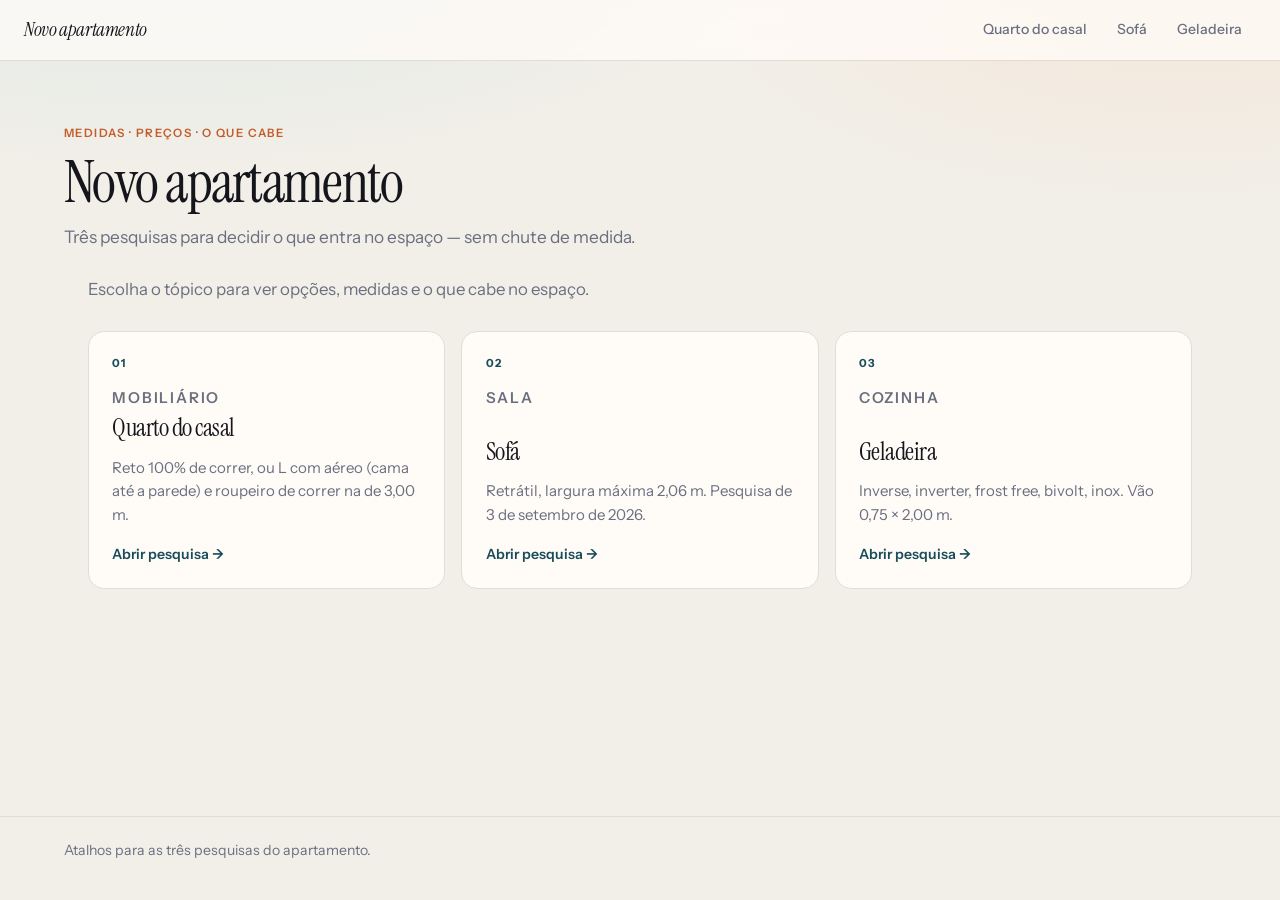
==== index.html @ 063f18cf "Publicar o site estático das pesquisas do apartamento." ====
<!DOCTYPE html>
<html lang="pt-BR">
<head>
  <meta charset="utf-8">
  <meta name="viewport" content="width=device-width, initial-scale=1">
  <title>Novo apartamento — pesquisas</title>
  <link rel="preconnect" href="https://fonts.googleapis.com">
  <link rel="preconnect" href="https://fonts.gstatic.com" crossorigin>
  <link href="https://fonts.googleapis.com/css2?family=Instrument+Sans:ital,wght@0,400;0,500;0,600;0,700;1,400&family=Instrument+Serif:ital,wght@0,400;0,500;1,400&display=swap" rel="stylesheet">
  <link rel="stylesheet" href="estilo.css">
</head>
<body>
  <div class="chrome">
    <nav class="site-bar" aria-label="Páginas">
      <div class="wrap">
        <a class="brand" href="index.html">Novo apartamento</a>
        <ul>
          <li><a href="quarto-casal.html">Quarto do casal</a></li>
          <li><a href="sofa.html">Sofá</a></li>
          <li><a href="geladeira.html">Geladeira</a></li>
        </ul>
      </div>
    </nav>
  </div>
  <header>
    <div class="wrap">
      <p class="kicker">Medidas · preços · o que cabe</p>
      <h1>Novo apartamento</h1>
      <p>Três pesquisas para decidir o que entra no espaço — sem chute de medida.</p>
    </div>
  </header>

  <main>
    <p class="intro">Escolha o tópico para ver opções, medidas e o que cabe no espaço.</p>
    <ul class="cards">
      <li>
        <a href="quarto-casal.html">
          <p class="kicker">Mobiliário</p>
          <h2>Quarto do casal</h2>
          <p>Reto 100% de correr, ou L com aéreo (cama até a parede) e roupeiro de correr na de 3,00 m.</p>
          <span class="go">Abrir pesquisa →</span>
        </a>
      </li>
      <li>
        <a href="sofa.html">
          <p class="kicker">Sala</p>
          <h2>Sofá</h2>
          <p>Retrátil, largura máxima 2,06 m. Pesquisa de 3 de setembro de 2026.</p>
          <span class="go">Abrir pesquisa →</span>
        </a>
      </li>
      <li>
        <a href="geladeira.html">
          <p class="kicker">Cozinha</p>
          <h2>Geladeira</h2>
          <p>Inverse, inverter, frost free, bivolt, inox. Vão 0,75 × 2,00 m.</p>
          <span class="go">Abrir pesquisa →</span>
        </a>
      </li>
    </ul>
  </main>

  <footer>
    <div class="wrap">
      Atalhos para as três pesquisas do apartamento.
    </div>
  </footer>
</body>
</html>
---- estilo.css ----
:root {
  --ink: #14161c;
  --ink-soft: #3a3e48;
  --muted: #6a7080;
  --line: #e2ddd4;
  --line-strong: #cfc8bc;
  --paper: #f2efe8;
  --card: #fffcf8;
  --bar: color-mix(in srgb, var(--card) 78%, transparent);
  --accent: #1a4d5c;
  --accent-hover: #123843;
  --accent-soft: #e2eef1;
  --cedar: #c45c2a;
  --ok: #1f7a54;
  --ok-bg: #e8f4ed;
  --ok-line: #8fcbaa;
  --warn: #b45309;
  --warn-bg: #f7ebd9;
  --zebra: #f7f4ee;
  --row-hover: #efebe3;
  --toc-bg: #ebe7df;
  --toc-w: 17.75rem;
  --chrome-h: 3.6rem;
  --radius: 16px;
  --radius-sm: 10px;
  --shadow: 0 1px 2px rgba(20, 22, 28, 0.04), 0 12px 32px rgba(20, 22, 28, 0.05);
  --font-serif: "Instrument Serif", "Iowan Old Style", Palatino, Georgia, serif;
  --font-sans: "Instrument Sans", "Segoe UI", system-ui, sans-serif;
  --content: 72rem;
}

* { box-sizing: border-box; }

html {
  scroll-behavior: smooth;
  scroll-padding-top: calc(var(--chrome-h) + 0.6rem);
}

body {
  margin: 0;
  font-family: var(--font-sans);
  color: var(--ink);
  background:
    radial-gradient(1100px 420px at 12% -8%, #dde8e6 0%, transparent 58%),
    radial-gradient(900px 380px at 92% 0%, #f3e6da 0%, transparent 52%),
    var(--paper);
  line-height: 1.55;
  min-height: 100vh;
  -webkit-font-smoothing: antialiased;
}

a { color: var(--accent); }
a:hover { color: var(--accent-hover); }
a:focus-visible {
  outline: 2px solid var(--accent);
  outline-offset: 2px;
}

.has-toc { --chrome-h: 6.2rem; }

/* —— chrome / site nav —— */
.chrome {
  position: sticky;
  top: 0;
  z-index: 40;
}

.site-bar {
  background: var(--bar);
  backdrop-filter: blur(16px) saturate(1.2);
  -webkit-backdrop-filter: blur(16px) saturate(1.2);
  border-bottom: 1px solid var(--line);
}

.site-bar .wrap {
  max-width: none;
  margin: 0;
  display: flex;
  align-items: center;
  justify-content: space-between;
  gap: 0.8rem 1.2rem;
  padding: 0.78rem 1.5rem;
  flex-wrap: wrap;
}

.site-bar .brand {
  font-family: var(--font-serif);
  font-size: 1.2rem;
  font-weight: 400;
  font-style: italic;
  color: var(--ink);
  text-decoration: none;
  letter-spacing: -0.02em;
}

.site-bar .brand:hover { color: var(--accent); }

.site-bar ul {
  display: flex;
  flex-wrap: wrap;
  gap: 0.2rem;
  list-style: none;
  margin: 0;
  padding: 0;
  justify-content: flex-end;
}

.site-bar li a {
  display: inline-block;
  color: var(--muted);
  text-decoration: none;
  font-size: 0.88rem;
  font-weight: 500;
  padding: 0.4rem 0.85rem;
  border-radius: 999px;
}

.site-bar li a:hover {
  color: var(--ink);
  background: color-mix(in srgb, var(--paper) 80%, white);
}

.site-bar li a.here {
  color: var(--accent);
  background: var(--accent-soft);
}

.nav-bar {
  background: color-mix(in srgb, var(--card) 88%, transparent);
  border-bottom: 1px solid var(--line);
  font-size: 0.84rem;
}

.nav-bar .wrap {
  max-width: none;
  margin: 0;
  display: flex;
  gap: 0.15rem;
  padding: 0.38rem 1rem 0.42rem;
  overflow-x: auto;
  -webkit-overflow-scrolling: touch;
}

.nav-bar a {
  color: var(--ink-soft);
  text-decoration: none;
  white-space: nowrap;
  padding: 0.35rem 0.7rem;
  border-radius: 999px;
}

.nav-bar a:hover {
  color: var(--accent);
  background: var(--accent-soft);
}

/* —— page header —— */
header {
  padding: 2.6rem 1.5rem 0.35rem;
}

header .wrap,
main,
footer .wrap {
  max-width: var(--content);
  margin: 0 auto;
}

.kicker {
  font-size: 0.72rem;
  font-weight: 600;
  text-transform: uppercase;
  letter-spacing: 0.12em;
  color: var(--cedar);
  margin: 0 0 0.55rem;
}

header h1 {
  margin: 0 0 0.55rem;
  font-family: var(--font-serif);
  font-size: clamp(2rem, 4.4vw, 3.15rem);
  font-weight: 400;
  letter-spacing: -0.03em;
  line-height: 1.12;
}

header p {
  margin: 0;
  max-width: 38rem;
  color: var(--muted);
  font-size: 1.08rem;
  line-height: 1.5;
}

/* —— content —— */
main { padding: 1.15rem 1.5rem 4rem; }

h2, h3 { font-weight: 600; }

h2 {
  font-family: var(--font-serif);
  font-size: clamp(1.45rem, 2.4vw, 1.85rem);
  font-weight: 400;
  letter-spacing: -0.02em;
  margin: 2.4rem 0 0.95rem;
}

h3 {
  font-family: var(--font-sans);
  font-size: 1.08rem;
  margin: 0 0 0.55rem;
  line-height: 1.35;
  letter-spacing: -0.015em;
}

section { scroll-margin-top: calc(var(--chrome-h) + 0.55rem); }
article { scroll-margin-top: calc(var(--chrome-h) + 0.55rem); }

.facts {
  display: grid;
  grid-template-columns: repeat(auto-fill, minmax(168px, 1fr));
  gap: 0.65rem;
  margin: 1.1rem 0 1.6rem;
}

.facts div {
  background: var(--card);
  border: 1px solid var(--line);
  border-radius: var(--radius-sm);
  padding: 0.95rem 1.05rem 1rem;
}

.facts dt {
  font-size: 0.68rem;
  font-weight: 600;
  text-transform: uppercase;
  letter-spacing: 0.08em;
  color: var(--muted);
}

.facts dd {
  margin: 0.35rem 0 0;
  font-size: 1.08rem;
  font-weight: 500;
  letter-spacing: -0.02em;
  color: var(--ink);
}

.facts dd small {
  display: block;
  font-size: 0.78rem;
  font-weight: 400;
  color: var(--muted);
  margin-top: 0.15rem;
}

.note, .rec, .premissas {
  font-size: 0.95rem;
  padding: 1.05rem 1.15rem 1.1rem;
  border-radius: var(--radius);
  margin: 1rem 0;
  background: var(--card);
  border: 1px solid var(--line);
}

.note { border-left: 3px solid var(--cedar); }

.rec {
  border-left: 3px solid var(--ok);
  background: var(--ok-bg);
}

.premissas {
  border-left: 3px solid var(--accent);
}

.premissas ul { margin: 0.45rem 0 0; padding-left: 1.15rem; }

code {
  font-size: 0.88em;
  background: var(--paper);
  padding: 0.08rem 0.32rem;
  border-radius: 4px;
}

/* —— generic tables (resumo etc.) —— */
table {
  width: 100%;
  border-collapse: collapse;
  font-size: 0.9rem;
  background: var(--card);
  margin: 1rem 0 1.5rem;
  border: 1px solid var(--line);
  border-radius: var(--radius);
  overflow: hidden;
}

th, td {
  border-bottom: 1px solid var(--line);
  padding: 0.7rem 0.85rem;
  text-align: left;
  vertical-align: top;
}

th {
  background: var(--accent-soft);
  color: var(--ink-soft);
  font-size: 0.7rem;
  font-weight: 600;
  text-transform: uppercase;
  letter-spacing: 0.06em;
}

tbody tr:nth-child(even) { background: var(--zebra); }
tbody tr:last-child td { border-bottom: none; }
tbody tr:hover { background: var(--row-hover); }

table img.mini {
  width: 52px;
  height: 52px;
  object-fit: contain;
  display: block;
  background: #fff;
  border: 1px solid var(--line);
  border-radius: 8px;
}

.yes { color: var(--ok); font-weight: 600; }
.no { color: var(--warn); font-weight: 600; }

/* —— comparativo dinâmico (CSS :has, sem JS) —— */
.compare {
  margin: 0.4rem 0 1.8rem;
}

.compare-hint {
  margin: 0 0 0.85rem;
  color: var(--muted);
  font-size: 0.92rem;
}

.compare-picks {
  display: flex;
  flex-wrap: wrap;
  gap: 0.4rem;
  margin: 0 0 1rem;
}

.compare-picks input[type="checkbox"] {
  position: absolute;
  width: 1px;
  height: 1px;
  padding: 0;
  margin: -1px;
  overflow: hidden;
  clip: rect(0, 0, 0, 0);
  white-space: nowrap;
  border: 0;
}

.visually-hidden {
  position: absolute;
  width: 1px;
  height: 1px;
  padding: 0;
  margin: -1px;
  overflow: hidden;
  clip: rect(0, 0, 0, 0);
  white-space: nowrap;
  border: 0;
}

.compare-picks label {
  display: inline-flex;
  align-items: center;
  gap: 0.4rem;
  cursor: pointer;
  user-select: none;
  font-size: 0.84rem;
  font-weight: 500;
  color: var(--muted);
  background: var(--card);
  border: 1px solid var(--line);
  border-radius: 999px;
  padding: 0.42rem 0.85rem 0.42rem 0.7rem;
  transition: background 0.15s ease, color 0.15s ease, border-color 0.15s ease;
}

.compare-picks label::before {
  content: "";
  width: 0.55rem;
  height: 0.55rem;
  border-radius: 50%;
  border: 1.5px solid var(--line-strong);
  background: transparent;
  flex-shrink: 0;
}

.compare-picks label:hover {
  border-color: var(--accent);
  color: var(--accent);
}

.compare-picks input:checked + label {
  background: var(--accent-soft);
  border-color: color-mix(in srgb, var(--accent) 45%, var(--line));
  color: var(--accent);
  font-weight: 600;
}

.compare-picks input:checked + label::before {
  border-color: var(--accent);
  background: var(--accent);
  box-shadow: inset 0 0 0 2px var(--accent-soft);
}

.compare-picks input:focus-visible + label {
  outline: 2px solid var(--accent);
  outline-offset: 2px;
}

.compare-empty {
  display: none;
  margin: 0;
  padding: 1.1rem 1.2rem;
  background: var(--card);
  border: 1px dashed var(--line-strong);
  border-radius: var(--radius);
  color: var(--muted);
}

.compare:not(:has(.compare-picks input:checked)) .compare-empty { display: block; }
.compare:not(:has(.compare-picks input:checked)) .compare-scroll { display: none; }

.compare:has(#cmp-1:not(:checked)) .c1,
.compare:has(#cmp-2:not(:checked)) .c2,
.compare:has(#cmp-3:not(:checked)) .c3,
.compare:has(#cmp-4:not(:checked)) .c4,
.compare:has(#cmp-5:not(:checked)) .c5,
.compare:has(#cmp-6:not(:checked)) .c6 {
  display: none;
}

.compare-scroll {
  overflow-x: auto;
  -webkit-overflow-scrolling: touch;
  border: 1px solid var(--line);
  border-radius: var(--radius);
  background: var(--card);
}

.compare-table {
  margin: 0;
  border: 0;
  border-radius: 0;
  overflow: visible;
  min-width: 100%;
  font-size: 0.88rem;
}

.compare-table th,
.compare-table td {
  padding: 0.72rem 0.9rem;
  min-width: 9.75rem;
  background: var(--card);
}

.compare-table th:first-child,
.compare-table td:first-child,
.compare-table tbody th {
  min-width: 8.25rem;
  width: 8.25rem;
  position: sticky;
  left: 0;
  z-index: 2;
  font-size: 0.72rem;
  font-weight: 600;
  letter-spacing: 0.04em;
  text-transform: uppercase;
  color: var(--muted);
  background: var(--card);
  box-shadow: 1px 0 0 var(--line);
}

.compare-table thead th {
  position: sticky;
  top: var(--chrome-h);
  z-index: 3;
  background: var(--card);
  vertical-align: bottom;
  text-transform: none;
  letter-spacing: 0;
  font-size: 0.88rem;
  font-weight: 500;
  color: var(--ink);
  border-bottom: 1px solid var(--line-strong);
}

.compare-table thead th:first-child {
  z-index: 4;
  vertical-align: bottom;
}

.compare-table tbody tr:nth-child(even) th,
.compare-table tbody tr:nth-child(even) td {
  background: var(--zebra);
}

.compare-table tbody tr:hover th,
.compare-table tbody tr:hover td {
  background: var(--row-hover);
}

.compare-table tbody tr:last-child th,
.compare-table tbody tr:last-child td {
  border-bottom: none;
}

.compare-table thead .best-col {
  box-shadow: inset 0 3px 0 var(--ok);
}

.compare-product {
  display: flex;
  flex-direction: column;
  align-items: flex-start;
  gap: 0.35rem;
  text-decoration: none;
  color: inherit;
  min-width: 8.5rem;
}

.compare-product:hover { color: inherit; }

.compare-product img {
  width: 100%;
  max-width: 8.5rem;
  aspect-ratio: 1;
  object-fit: contain;
  background: #fff;
  border: 1px solid var(--line);
  border-radius: 10px;
}

.compare-name {
  font-weight: 600;
  letter-spacing: -0.02em;
  line-height: 1.25;
}

.compare-price {
  font-size: 0.8rem;
  color: var(--cedar);
  font-weight: 600;
}

.compare-product .badge { margin-top: 0.1rem; }

/* —— options —— */
.option {
  background: var(--card);
  border: 1px solid var(--line);
  border-radius: var(--radius);
  margin: 1.6rem 0;
  padding: 1.3rem 1.35rem 1.45rem;
}

.option.best {
  border-color: color-mix(in srgb, var(--ok) 45%, var(--line));
  box-shadow: inset 3px 0 0 var(--ok);
}

.option-head {
  display: flex;
  flex-wrap: wrap;
  justify-content: space-between;
  gap: 0.45rem 1rem;
  align-items: baseline;
  margin-bottom: 0.85rem;
}

.option-head h3 {
  margin: 0;
  font-size: 1.18rem;
}

.badge {
  font-size: 0.68rem;
  font-weight: 600;
  text-transform: uppercase;
  letter-spacing: 0.05em;
  padding: 0.28rem 0.62rem;
  border-radius: 999px;
  background: var(--warn-bg);
  color: var(--warn);
}

.badge.ok {
  background: var(--ok-bg);
  color: var(--ok);
}

.option-stats {
  display: grid;
  grid-template-columns: repeat(auto-fit, minmax(7.5rem, 1fr));
  gap: 0.5rem;
  list-style: none;
  margin: 0 0 1rem;
  padding: 0;
}

.option-stats li {
  background: var(--paper);
  border-radius: 10px;
  padding: 0.62rem 0.75rem 0.7rem;
}

.option-stats span {
  display: block;
  font-size: 0.65rem;
  font-weight: 600;
  text-transform: uppercase;
  letter-spacing: 0.07em;
  color: var(--muted);
}

.option-stats strong {
  display: block;
  margin-top: 0.2rem;
  font-size: 1.02rem;
  font-weight: 600;
  letter-spacing: -0.02em;
}

.option-body {
  display: grid;
  grid-template-columns: minmax(160px, 220px) 1fr;
  gap: 1rem 1.35rem;
  align-items: start;
  margin: 0.2rem 0 0.85rem;
}

a.thumb {
  display: block;
  border: 1px solid var(--line);
  background: #fff;
  text-decoration: none;
  color: var(--muted);
  border-radius: 12px;
  overflow: hidden;
}

a.thumb img {
  width: 100%;
  aspect-ratio: 1;
  object-fit: contain;
  display: block;
  background: #fff;
}

a.thumb span {
  display: block;
  font-size: 0.74rem;
  padding: 0.42rem 0.6rem;
  border-top: 1px solid var(--line);
  background: var(--paper);
}

a.thumb:hover span { color: var(--accent); }

.specs {
  font-size: 0.94rem;
  margin: 0;
  padding: 0;
  list-style: none;
}

.specs li {
  padding: 0.38rem 0;
  border-bottom: 1px solid var(--line);
}

.specs li:last-child { border-bottom: none; }
.specs strong { font-weight: 600; color: var(--ink-soft); }

.layout-note {
  font-size: 0.92rem;
  color: var(--muted);
  margin: 0.4rem 0 0.8rem;
}

figure { margin: 0.9rem 0 0; }

figure img {
  width: 100%;
  max-width: 720px;
  height: auto;
  display: block;
  background: #fff;
  border: 1px solid var(--line);
  border-radius: 12px;
}

figcaption,
.pair figcaption {
  font-size: 0.84rem;
  padding: 0.5rem 0 0;
  color: var(--muted);
}

.gallery {
  display: grid;
  grid-template-columns: repeat(auto-fill, minmax(260px, 1fr));
  gap: 0.85rem;
  margin: 1rem 0 1.6rem;
}

.gallery a {
  display: block;
  background: var(--card);
  border: 1px solid var(--line);
  border-radius: var(--radius);
  overflow: hidden;
  text-decoration: none;
  color: inherit;
  font-size: 0.84rem;
}

.gallery img { width: 100%; height: auto; display: block; }
.gallery span { display: block; padding: 0.6rem 0.75rem; color: var(--ink-soft); }

.pair {
  display: grid;
  grid-template-columns: 1fr 1fr;
  gap: 0.9rem;
  margin: 0.8rem 0 0;
}

.pair figure { margin: 0; }
.pair img { max-width: none; }

/* —— resumo em cartões de decisão —— */
.decisions {
  display: grid;
  grid-template-columns: repeat(auto-fit, minmax(220px, 1fr));
  gap: 0.75rem;
  list-style: none;
  margin: 1rem 0 1.4rem;
  padding: 0;
}

.decisions li {
  background: var(--card);
  border: 1px solid var(--line);
  border-radius: var(--radius);
  padding: 1rem 1.1rem 1.1rem;
}

.decisions .kicker { margin-bottom: 0.4rem; }

.decisions a {
  display: block;
  font-weight: 600;
  text-decoration: none;
  color: var(--ink);
  letter-spacing: -0.02em;
  margin-bottom: 0.3rem;
}

.decisions a:hover { color: var(--accent); }

.decisions p {
  margin: 0;
  font-size: 0.88rem;
  color: var(--muted);
}

footer {
  border-top: 1px solid var(--line);
  padding: 1.4rem 1.5rem 2.4rem;
  font-size: 0.88rem;
  color: var(--muted);
}

.toc {
  position: fixed;
  top: 0;
  left: 0;
  bottom: 0;
  z-index: 15;
  width: min(20rem, 92vw);
  margin: 0;
  padding: 4.1rem 1.2rem 1.8rem;
  overflow-y: auto;
  background: var(--toc-bg);
  border-right: 1px solid var(--line);
}

.toc h2 {
  margin: 0 0 0.9rem;
  font-family: var(--font-sans);
  font-size: 0.68rem;
  font-weight: 700;
  text-transform: uppercase;
  letter-spacing: 0.12em;
  color: var(--muted);
}

.toc ol {
  margin: 0;
  padding-left: 1.15rem;
  font-size: 0.9rem;
}

.toc > ol > li { margin: 0.42rem 0; }
.toc ol ol {
  margin: 0.3rem 0 0.45rem;
  padding-left: 1.1rem;
}

.toc a {
  color: var(--ink-soft);
  text-decoration: none;
}

.toc a:hover { color: var(--accent); }

.toc .meta {
  color: var(--muted);
  font-size: 0.78rem;
  margin-left: 0.3rem;
}

.back {
  display: inline-block;
  font-size: 0.72rem;
  font-weight: 600;
  letter-spacing: 0.06em;
  text-transform: uppercase;
  color: var(--muted);
  text-decoration: none;
  margin: 0 0 0.4rem;
}

.back:hover { color: var(--accent); }

/* —— landing —— */
.intro {
  font-size: 1.05rem;
  color: var(--muted);
  margin: 0 0 1.8rem;
  max-width: 40rem;
}

.cards {
  display: grid;
  grid-template-columns: 1fr;
  gap: 1rem;
  list-style: none;
  margin: 0;
  padding: 0;
  counter-reset: card;
}

@media (min-width: 840px) {
  .cards { grid-template-columns: repeat(3, minmax(0, 1fr)); }
}

.cards li { counter-increment: card; }

.cards a {
  display: flex;
  flex-direction: column;
  background: var(--card);
  border: 1px solid var(--line);
  border-radius: var(--radius);
  padding: 1.45rem 1.45rem 1.4rem;
  text-decoration: none;
  color: inherit;
  height: 100%;
  transition: transform 0.16s ease, border-color 0.16s ease, box-shadow 0.16s ease;
}

.cards a::before {
  content: counter(card, decimal-leading-zero);
  font-size: 0.7rem;
  font-weight: 700;
  letter-spacing: 0.1em;
  color: var(--accent);
  margin-bottom: 0.85rem;
}

.cards a:hover {
  border-color: var(--accent);
  transform: translateY(-3px);
  box-shadow: var(--shadow);
}

.cards h2 {
  margin: 0 0 0.5rem;
  font-size: 1.55rem;
}

.cards p {
  margin: 0;
  font-size: 0.94rem;
  color: var(--muted);
  flex: 1;
}

.go {
  display: inline-block;
  margin-top: 1.15rem;
  font-size: 0.88rem;
  font-weight: 600;
  color: var(--accent);
}

.cards a:hover .go { color: var(--accent-hover); }

body:not(.has-toc) {
  display: flex;
  flex-direction: column;
}

body:not(.has-toc) main { flex: 1; }

body:not(.has-toc) header {
  padding: 4rem 1.5rem 0.5rem;
}

body:not(.has-toc) header h1 {
  font-size: clamp(2.35rem, 6vw, 3.6rem);
}

@media (max-width: 720px) {
  .pair { grid-template-columns: 1fr; }
}

@media (max-width: 640px) {
  table { display: block; overflow-x: auto; }
  .compare-table { display: table; }
  header h1 { font-size: 1.75rem; }
  .option-body { grid-template-columns: 1fr; }
  a.thumb { max-width: 260px; }
  .site-bar .wrap {
    padding: 0.65rem 1rem;
    flex-direction: column;
    align-items: flex-start;
    gap: 0.4rem;
  }
  .site-bar ul {
    justify-content: flex-start;
    width: 100%;
  }
  header, main, footer { padding-left: 1rem; padding-right: 1rem; }
}

@media (max-width: 959px) {
  .toc { display: none; }
}

@media (min-width: 960px) {
  .has-toc { --chrome-h: 3.75rem; }
  .nav-bar { display: none; }
  .toc {
    top: 0;
    width: var(--toc-w);
    padding-top: 4.2rem;
  }
  .has-toc header,
  .has-toc main,
  .has-toc footer {
    margin-left: var(--toc-w);
  }
  .has-toc header .wrap,
  .has-toc main,
  .has-toc footer .wrap {
    max-width: 70rem;
  }
  .has-toc .site-bar .wrap {
    display: grid;
    grid-template-columns: var(--toc-w) 1fr;
    align-items: center;
    padding-left: 0;
    padding-right: 1.5rem;
  }
  .has-toc .site-bar .brand {
    padding-left: 1.25rem;
  }
  .has-toc .site-bar ul {
    justify-content: flex-start;
  }
}

@media (prefers-reduced-motion: reduce) {
  html { scroll-behavior: auto; }
  .cards a,
  .compare-picks label { transition: none; }
  .cards a:hover { transform: none; }
}
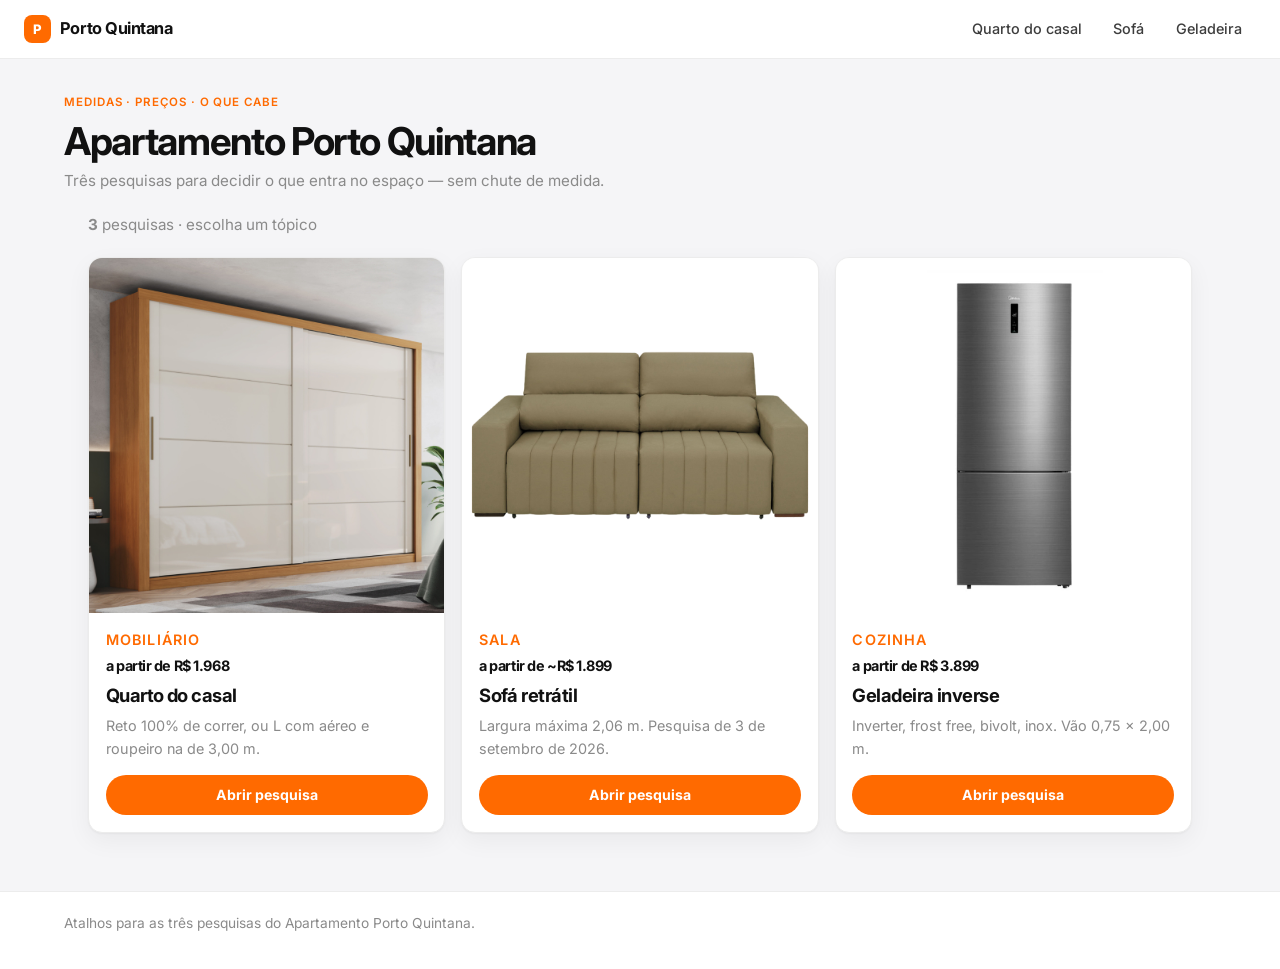
==== commit 37c431bc: "Nomear o projeto Apartamento Porto Quintana e alinhar o visual ao catálogo." ====
--- a/index.html
+++ b/index.html
@@ -3,17 +3,17 @@
 <head>
   <meta charset="utf-8">
   <meta name="viewport" content="width=device-width, initial-scale=1">
-  <title>Novo apartamento — pesquisas</title>
+  <title>Apartamento Porto Quintana — pesquisas</title>
   <link rel="preconnect" href="https://fonts.googleapis.com">
   <link rel="preconnect" href="https://fonts.gstatic.com" crossorigin>
-  <link href="https://fonts.googleapis.com/css2?family=Instrument+Sans:ital,wght@0,400;0,500;0,600;0,700;1,400&family=Instrument+Serif:ital,wght@0,400;0,500;1,400&display=swap" rel="stylesheet">
+  <link href="https://fonts.googleapis.com/css2?family=Inter:ital,wght@0,400;0,500;0,600;0,700;0,800;1,400&display=swap" rel="stylesheet">
   <link rel="stylesheet" href="estilo.css">
 </head>
 <body>
   <div class="chrome">
     <nav class="site-bar" aria-label="Páginas">
       <div class="wrap">
-        <a class="brand" href="index.html">Novo apartamento</a>
+        <a class="brand" href="index.html"><span class="mark" aria-hidden="true"></span>Porto Quintana</a>
         <ul>
           <li><a href="quarto-casal.html">Quarto do casal</a></li>
           <li><a href="sofa.html">Sofá</a></li>
@@ -25,36 +25,48 @@
   <header>
     <div class="wrap">
       <p class="kicker">Medidas · preços · o que cabe</p>
-      <h1>Novo apartamento</h1>
+      <h1>Apartamento Porto Quintana</h1>
       <p>Três pesquisas para decidir o que entra no espaço — sem chute de medida.</p>
     </div>
   </header>
 
   <main>
-    <p class="intro">Escolha o tópico para ver opções, medidas e o que cabe no espaço.</p>
+    <p class="intro"><strong>3</strong> pesquisas · escolha um tópico</p>
     <ul class="cards">
       <li>
         <a href="quarto-casal.html">
-          <p class="kicker">Mobiliário</p>
-          <h2>Quarto do casal</h2>
-          <p>Reto 100% de correr, ou L com aéreo (cama até a parede) e roupeiro de correr na de 3,00 m.</p>
-          <span class="go">Abrir pesquisa →</span>
+          <span class="card-photo"><img src="fotos/quarto-casal/opcao-1.jpg" alt=""></span>
+          <span class="card-body">
+            <p class="kicker">Mobiliário</p>
+            <p class="catalog-price">a partir de R$ 1.968</p>
+            <h2>Quarto do casal</h2>
+            <p>Reto 100% de correr, ou L com aéreo e roupeiro na de 3,00 m.</p>
+            <span class="go">Abrir pesquisa</span>
+          </span>
         </a>
       </li>
       <li>
         <a href="sofa.html">
-          <p class="kicker">Sala</p>
-          <h2>Sofá</h2>
-          <p>Retrátil, largura máxima 2,06 m. Pesquisa de 3 de setembro de 2026.</p>
-          <span class="go">Abrir pesquisa →</span>
+          <span class="card-photo"><img src="fotos/sofa/dozy.jpg" alt=""></span>
+          <span class="card-body">
+            <p class="kicker">Sala</p>
+            <p class="catalog-price">a partir de ~R$ 1.899</p>
+            <h2>Sofá retrátil</h2>
+            <p>Largura máxima 2,06 m. Pesquisa de 3 de setembro de 2026.</p>
+            <span class="go">Abrir pesquisa</span>
+          </span>
         </a>
       </li>
       <li>
         <a href="geladeira.html">
-          <p class="kicker">Cozinha</p>
-          <h2>Geladeira</h2>
-          <p>Inverse, inverter, frost free, bivolt, inox. Vão 0,75 × 2,00 m.</p>
-          <span class="go">Abrir pesquisa →</span>
+          <span class="card-photo"><img src="fotos/geladeira/midea-416.jpg" alt=""></span>
+          <span class="card-body">
+            <p class="kicker">Cozinha</p>
+            <p class="catalog-price">a partir de R$ 3.899</p>
+            <h2>Geladeira inverse</h2>
+            <p>Inverter, frost free, bivolt, inox. Vão 0,75 × 2,00 m.</p>
+            <span class="go">Abrir pesquisa</span>
+          </span>
         </a>
       </li>
     </ul>
@@ -62,7 +74,7 @@
 
   <footer>
     <div class="wrap">
-      Atalhos para as três pesquisas do apartamento.
+      Atalhos para as três pesquisas do Apartamento Porto Quintana.
     </div>
   </footer>
 </body>
--- a/estilo.css
+++ b/estilo.css
@@ -1,31 +1,32 @@
 :root {
-  --ink: #14161c;
-  --ink-soft: #3a3e48;
-  --muted: #6a7080;
-  --line: #e2ddd4;
-  --line-strong: #cfc8bc;
-  --paper: #f2efe8;
-  --card: #fffcf8;
-  --bar: color-mix(in srgb, var(--card) 78%, transparent);
-  --accent: #1a4d5c;
-  --accent-hover: #123843;
-  --accent-soft: #e2eef1;
-  --cedar: #c45c2a;
-  --ok: #1f7a54;
-  --ok-bg: #e8f4ed;
-  --ok-line: #8fcbaa;
-  --warn: #b45309;
-  --warn-bg: #f7ebd9;
-  --zebra: #f7f4ee;
-  --row-hover: #efebe3;
-  --toc-bg: #ebe7df;
-  --toc-w: 17.75rem;
-  --chrome-h: 3.6rem;
-  --radius: 16px;
+  --ink: #111111;
+  --ink-soft: #3d3d3d;
+  --muted: #8a8a8a;
+  --line: #ececec;
+  --line-strong: #e0e0e0;
+  --paper: #f5f5f7;
+  --card: #ffffff;
+  --bar: #ffffff;
+  --accent: #ff6a00;
+  --accent-hover: #e55e00;
+  --accent-soft: #fff1e8;
+  --cedar: #ff6a00;
+  --ok: #1a9e5c;
+  --ok-bg: #e9f8ef;
+  --ok-line: #8fd4ae;
+  --warn: #e24b3b;
+  --warn-bg: #fdecea;
+  --zebra: #fafafa;
+  --row-hover: #fff7f1;
+  --toc-bg: #ffffff;
+  --photo: #f3f3f3;
+  --toc-w: 17.5rem;
+  --chrome-h: 3.55rem;
+  --radius: 14px;
   --radius-sm: 10px;
-  --shadow: 0 1px 2px rgba(20, 22, 28, 0.04), 0 12px 32px rgba(20, 22, 28, 0.05);
-  --font-serif: "Instrument Serif", "Iowan Old Style", Palatino, Georgia, serif;
-  --font-sans: "Instrument Sans", "Segoe UI", system-ui, sans-serif;
+  --shadow: 0 1px 2px rgba(17, 17, 17, 0.04), 0 8px 24px rgba(17, 17, 17, 0.05);
+  --font-sans: Inter, "Segoe UI", system-ui, sans-serif;
+  --font-serif: Inter, "Segoe UI", system-ui, sans-serif;
   --content: 72rem;
 }
 
@@ -40,10 +41,7 @@
   margin: 0;
   font-family: var(--font-sans);
   color: var(--ink);
-  background:
-    radial-gradient(1100px 420px at 12% -8%, #dde8e6 0%, transparent 58%),
-    radial-gradient(900px 380px at 92% 0%, #f3e6da 0%, transparent 52%),
-    var(--paper);
+  background: var(--paper);
   line-height: 1.55;
   min-height: 100vh;
   -webkit-font-smoothing: antialiased;
@@ -56,9 +54,9 @@
   outline-offset: 2px;
 }
 
-.has-toc { --chrome-h: 6.2rem; }
-
-/* —— chrome / site nav —— */
+.has-toc { --chrome-h: 6.15rem; }
+
+/* —— chrome —— */
 .chrome {
   position: sticky;
   top: 0;
@@ -67,8 +65,6 @@
 
 .site-bar {
   background: var(--bar);
-  backdrop-filter: blur(16px) saturate(1.2);
-  -webkit-backdrop-filter: blur(16px) saturate(1.2);
   border-bottom: 1px solid var(--line);
 }
 
@@ -79,26 +75,42 @@
   align-items: center;
   justify-content: space-between;
   gap: 0.8rem 1.2rem;
-  padding: 0.78rem 1.5rem;
+  padding: 0.7rem 1.5rem;
   flex-wrap: wrap;
 }
 
-.site-bar .brand {
-  font-family: var(--font-serif);
-  font-size: 1.2rem;
-  font-weight: 400;
-  font-style: italic;
+.brand {
+  display: inline-flex;
+  align-items: center;
+  gap: 0.55rem;
+  font-size: 1.02rem;
+  font-weight: 700;
   color: var(--ink);
   text-decoration: none;
-  letter-spacing: -0.02em;
-}
-
-.site-bar .brand:hover { color: var(--accent); }
+  letter-spacing: -0.03em;
+}
+
+.brand:hover { color: var(--ink); }
+
+.brand .mark {
+  width: 1.7rem;
+  height: 1.7rem;
+  border-radius: 8px;
+  background: var(--accent);
+  color: #fff;
+  display: grid;
+  place-items: center;
+  font-size: 0.82rem;
+  font-weight: 800;
+  letter-spacing: 0;
+}
+
+.brand .mark::before { content: "P"; }
 
 .site-bar ul {
   display: flex;
   flex-wrap: wrap;
-  gap: 0.2rem;
+  gap: 0.15rem;
   list-style: none;
   margin: 0;
   padding: 0;
@@ -107,26 +119,26 @@
 
 .site-bar li a {
   display: inline-block;
-  color: var(--muted);
+  color: var(--ink-soft);
   text-decoration: none;
-  font-size: 0.88rem;
+  font-size: 0.9rem;
   font-weight: 500;
-  padding: 0.4rem 0.85rem;
+  padding: 0.42rem 0.9rem;
   border-radius: 999px;
 }
 
 .site-bar li a:hover {
-  color: var(--ink);
-  background: color-mix(in srgb, var(--paper) 80%, white);
-}
-
-.site-bar li a.here {
   color: var(--accent);
   background: var(--accent-soft);
 }
 
+.site-bar li a.here {
+  color: #fff;
+  background: var(--accent);
+}
+
 .nav-bar {
-  background: color-mix(in srgb, var(--card) 88%, transparent);
+  background: var(--card);
   border-bottom: 1px solid var(--line);
   font-size: 0.84rem;
 }
@@ -135,8 +147,8 @@
   max-width: none;
   margin: 0;
   display: flex;
-  gap: 0.15rem;
-  padding: 0.38rem 1rem 0.42rem;
+  gap: 0.1rem;
+  padding: 0.35rem 1rem 0.4rem;
   overflow-x: auto;
   -webkit-overflow-scrolling: touch;
 }
@@ -145,8 +157,8 @@
   color: var(--ink-soft);
   text-decoration: none;
   white-space: nowrap;
-  padding: 0.35rem 0.7rem;
-  border-radius: 999px;
+  padding: 0.38rem 0.75rem;
+  border-radius: 8px;
 }
 
 .nav-bar a:hover {
@@ -156,7 +168,7 @@
 
 /* —— page header —— */
 header {
-  padding: 2.6rem 1.5rem 0.35rem;
+  padding: 1.6rem 1.5rem 0.2rem;
 }
 
 header .wrap,
@@ -170,47 +182,40 @@
   font-size: 0.72rem;
   font-weight: 600;
   text-transform: uppercase;
-  letter-spacing: 0.12em;
-  color: var(--cedar);
-  margin: 0 0 0.55rem;
+  letter-spacing: 0.08em;
+  color: var(--accent);
+  margin: 0 0 0.4rem;
 }
 
 header h1 {
-  margin: 0 0 0.55rem;
-  font-family: var(--font-serif);
-  font-size: clamp(2rem, 4.4vw, 3.15rem);
-  font-weight: 400;
-  letter-spacing: -0.03em;
-  line-height: 1.12;
+  margin: 0 0 0.4rem;
+  font-size: clamp(1.55rem, 2.8vw, 2rem);
+  font-weight: 700;
+  letter-spacing: -0.035em;
+  line-height: 1.15;
 }
 
 header p {
   margin: 0;
-  max-width: 38rem;
-  color: var(--muted);
-  font-size: 1.08rem;
-  line-height: 1.5;
+  max-width: 40rem;
+  color: var(--muted);
+  font-size: 0.95rem;
 }
 
 /* —— content —— */
-main { padding: 1.15rem 1.5rem 4rem; }
-
-h2, h3 { font-weight: 600; }
+main { padding: 1rem 1.5rem 3.6rem; }
+
+h2, h3 { font-weight: 700; letter-spacing: -0.03em; }
 
 h2 {
-  font-family: var(--font-serif);
-  font-size: clamp(1.45rem, 2.4vw, 1.85rem);
-  font-weight: 400;
-  letter-spacing: -0.02em;
-  margin: 2.4rem 0 0.95rem;
+  font-size: 1.25rem;
+  margin: 1.8rem 0 0.9rem;
 }
 
 h3 {
-  font-family: var(--font-sans);
-  font-size: 1.08rem;
-  margin: 0 0 0.55rem;
+  font-size: 1.02rem;
+  margin: 0 0 0.5rem;
   line-height: 1.35;
-  letter-spacing: -0.015em;
 }
 
 section { scroll-margin-top: calc(var(--chrome-h) + 0.55rem); }
@@ -219,31 +224,31 @@
 .facts {
   display: grid;
   grid-template-columns: repeat(auto-fill, minmax(168px, 1fr));
-  gap: 0.65rem;
-  margin: 1.1rem 0 1.6rem;
+  gap: 0.7rem;
+  margin: 1rem 0 1.4rem;
 }
 
 .facts div {
   background: var(--card);
   border: 1px solid var(--line);
-  border-radius: var(--radius-sm);
-  padding: 0.95rem 1.05rem 1rem;
+  border-radius: var(--radius);
+  padding: 0.9rem 1rem;
+  box-shadow: var(--shadow);
 }
 
 .facts dt {
   font-size: 0.68rem;
   font-weight: 600;
   text-transform: uppercase;
-  letter-spacing: 0.08em;
+  letter-spacing: 0.06em;
   color: var(--muted);
 }
 
 .facts dd {
-  margin: 0.35rem 0 0;
-  font-size: 1.08rem;
-  font-weight: 500;
-  letter-spacing: -0.02em;
-  color: var(--ink);
+  margin: 0.3rem 0 0;
+  font-size: 1.05rem;
+  font-weight: 700;
+  letter-spacing: -0.03em;
 }
 
 .facts dd small {
@@ -251,28 +256,28 @@
   font-size: 0.78rem;
   font-weight: 400;
   color: var(--muted);
-  margin-top: 0.15rem;
+  margin-top: 0.12rem;
 }
 
 .note, .rec, .premissas {
-  font-size: 0.95rem;
-  padding: 1.05rem 1.15rem 1.1rem;
+  font-size: 0.94rem;
+  padding: 1rem 1.1rem;
   border-radius: var(--radius);
   margin: 1rem 0;
   background: var(--card);
   border: 1px solid var(--line);
-}
-
-.note { border-left: 3px solid var(--cedar); }
+  box-shadow: var(--shadow);
+}
+
+.note { border-left: 3px solid var(--accent); }
 
 .rec {
   border-left: 3px solid var(--ok);
   background: var(--ok-bg);
-}
-
-.premissas {
-  border-left: 3px solid var(--accent);
-}
+  box-shadow: none;
+}
+
+.premissas { border-left: 3px solid var(--ink); }
 
 .premissas ul { margin: 0.45rem 0 0; padding-left: 1.15rem; }
 
@@ -283,7 +288,6 @@
   border-radius: 4px;
 }
 
-/* —— generic tables (resumo etc.) —— */
 table {
   width: 100%;
   border-collapse: collapse;
@@ -303,12 +307,12 @@
 }
 
 th {
-  background: var(--accent-soft);
-  color: var(--ink-soft);
+  background: var(--paper);
+  color: var(--muted);
   font-size: 0.7rem;
-  font-weight: 600;
+  font-weight: 700;
   text-transform: uppercase;
-  letter-spacing: 0.06em;
+  letter-spacing: 0.05em;
 }
 
 tbody tr:nth-child(even) { background: var(--zebra); }
@@ -320,44 +324,38 @@
   height: 52px;
   object-fit: contain;
   display: block;
-  background: #fff;
-  border: 1px solid var(--line);
+  background: var(--photo);
   border-radius: 8px;
 }
 
-.yes { color: var(--ok); font-weight: 600; }
-.no { color: var(--warn); font-weight: 600; }
-
-/* —— comparativo dinâmico (CSS :has, sem JS) —— */
-.compare {
-  margin: 0.4rem 0 1.8rem;
-}
+.yes { color: var(--ok); font-weight: 700; }
+.no { color: var(--warn); font-weight: 700; }
+
+/* —— comparativo —— */
+.compare { margin: 0.2rem 0 1.6rem; }
 
 .compare-hint {
+  margin: 0 0 0.75rem;
+  color: var(--muted);
+  font-size: 0.88rem;
+}
+
+.toolbar {
   margin: 0 0 0.85rem;
-  color: var(--muted);
-  font-size: 0.92rem;
-}
+  font-size: 0.88rem;
+  color: var(--muted);
+}
+
+.toolbar strong { color: var(--ink); }
 
 .compare-picks {
   display: flex;
   flex-wrap: wrap;
   gap: 0.4rem;
-  margin: 0 0 1rem;
-}
-
-.compare-picks input[type="checkbox"] {
-  position: absolute;
-  width: 1px;
-  height: 1px;
-  padding: 0;
-  margin: -1px;
-  overflow: hidden;
-  clip: rect(0, 0, 0, 0);
-  white-space: nowrap;
-  border: 0;
-}
-
+  margin: 0 0 1.1rem;
+}
+
+.compare-picks input[type="checkbox"],
 .visually-hidden {
   position: absolute;
   width: 1px;
@@ -373,27 +371,17 @@
 .compare-picks label {
   display: inline-flex;
   align-items: center;
-  gap: 0.4rem;
+  gap: 0.35rem;
   cursor: pointer;
   user-select: none;
-  font-size: 0.84rem;
+  font-size: 0.82rem;
   font-weight: 500;
-  color: var(--muted);
+  color: var(--ink-soft);
   background: var(--card);
   border: 1px solid var(--line);
   border-radius: 999px;
-  padding: 0.42rem 0.85rem 0.42rem 0.7rem;
-  transition: background 0.15s ease, color 0.15s ease, border-color 0.15s ease;
-}
-
-.compare-picks label::before {
-  content: "";
-  width: 0.55rem;
-  height: 0.55rem;
-  border-radius: 50%;
-  border: 1.5px solid var(--line-strong);
-  background: transparent;
-  flex-shrink: 0;
+  padding: 0.4rem 0.8rem;
+  box-shadow: var(--shadow);
 }
 
 .compare-picks label:hover {
@@ -403,15 +391,9 @@
 
 .compare-picks input:checked + label {
   background: var(--accent-soft);
-  border-color: color-mix(in srgb, var(--accent) 45%, var(--line));
+  border-color: var(--accent);
   color: var(--accent);
   font-weight: 600;
-}
-
-.compare-picks input:checked + label::before {
-  border-color: var(--accent);
-  background: var(--accent);
-  box-shadow: inset 0 0 0 2px var(--accent-soft);
 }
 
 .compare-picks input:focus-visible + label {
@@ -421,7 +403,7 @@
 
 .compare-empty {
   display: none;
-  margin: 0;
+  margin: 0 0 1rem;
   padding: 1.1rem 1.2rem;
   background: var(--card);
   border: 1px dashed var(--line-strong);
@@ -430,7 +412,8 @@
 }
 
 .compare:not(:has(.compare-picks input:checked)) .compare-empty { display: block; }
-.compare:not(:has(.compare-picks input:checked)) .compare-scroll { display: none; }
+.compare:not(:has(.compare-picks input:checked)) .compare-scroll,
+.compare:not(:has(.compare-picks input:checked)) .catalog { display: none; }
 
 .compare:has(#cmp-1:not(:checked)) .c1,
 .compare:has(#cmp-2:not(:checked)) .c2,
@@ -441,12 +424,110 @@
   display: none;
 }
 
+/* grade de produtos */
+.catalog {
+  display: grid;
+  grid-template-columns: repeat(auto-fill, minmax(210px, 1fr));
+  gap: 0.9rem;
+  list-style: none;
+  margin: 0 0 1.4rem;
+  padding: 0;
+}
+
+.catalog a {
+  display: flex;
+  flex-direction: column;
+  height: 100%;
+  background: var(--card);
+  border: 1px solid var(--line);
+  border-radius: var(--radius);
+  text-decoration: none;
+  color: inherit;
+  overflow: hidden;
+  box-shadow: var(--shadow);
+  transition: transform 0.15s ease, box-shadow 0.15s ease;
+}
+
+.catalog a:hover {
+  transform: translateY(-2px);
+  box-shadow: 0 10px 28px rgba(17, 17, 17, 0.08);
+  color: inherit;
+}
+
+.catalog-photo {
+  display: block;
+  background: var(--photo);
+  aspect-ratio: 1;
+}
+
+.catalog-photo img {
+  width: 100%;
+  height: 100%;
+  object-fit: contain;
+  display: block;
+}
+
+.catalog-body {
+  display: flex;
+  flex-direction: column;
+  gap: 0.2rem;
+  padding: 0.85rem 0.9rem 1rem;
+  flex: 1;
+}
+
+.catalog-price {
+  margin: 0;
+  font-size: 1.15rem;
+  font-weight: 700;
+  letter-spacing: -0.03em;
+  color: var(--ink);
+}
+
+.catalog-body h3 {
+  margin: 0;
+  font-size: 0.9rem;
+  font-weight: 500;
+  color: var(--ink-soft);
+  letter-spacing: 0;
+  line-height: 1.35;
+}
+
+.catalog-foot {
+  display: flex;
+  align-items: center;
+  justify-content: space-between;
+  gap: 0.5rem;
+  margin-top: 0.55rem;
+}
+
+.catalog-meta {
+  margin: 0;
+  font-size: 0.78rem;
+  color: var(--muted);
+}
+
+.catalog-cta {
+  flex-shrink: 0;
+  width: 2rem;
+  height: 2rem;
+  border-radius: 50%;
+  background: var(--accent);
+  color: #fff;
+  display: grid;
+  place-items: center;
+  font-size: 0.95rem;
+  font-weight: 700;
+}
+
+.catalog a:hover .catalog-cta { background: var(--accent-hover); }
+
 .compare-scroll {
   overflow-x: auto;
   -webkit-overflow-scrolling: touch;
   border: 1px solid var(--line);
   border-radius: var(--radius);
   background: var(--card);
+  box-shadow: var(--shadow);
 }
 
 .compare-table {
@@ -473,8 +554,8 @@
   position: sticky;
   left: 0;
   z-index: 2;
-  font-size: 0.72rem;
-  font-weight: 600;
+  font-size: 0.7rem;
+  font-weight: 700;
   letter-spacing: 0.04em;
   text-transform: uppercase;
   color: var(--muted);
@@ -517,14 +598,14 @@
 }
 
 .compare-table thead .best-col {
-  box-shadow: inset 0 3px 0 var(--ok);
+  box-shadow: inset 0 3px 0 var(--accent);
 }
 
 .compare-product {
   display: flex;
   flex-direction: column;
   align-items: flex-start;
-  gap: 0.35rem;
+  gap: 0.3rem;
   text-decoration: none;
   color: inherit;
   min-width: 8.5rem;
@@ -537,21 +618,20 @@
   max-width: 8.5rem;
   aspect-ratio: 1;
   object-fit: contain;
-  background: #fff;
-  border: 1px solid var(--line);
+  background: var(--photo);
   border-radius: 10px;
 }
 
 .compare-name {
-  font-weight: 600;
+  font-weight: 700;
   letter-spacing: -0.02em;
   line-height: 1.25;
 }
 
 .compare-price {
-  font-size: 0.8rem;
-  color: var(--cedar);
-  font-weight: 600;
+  font-size: 0.92rem;
+  color: var(--ink);
+  font-weight: 700;
 }
 
 .compare-product .badge { margin-top: 0.1rem; }
@@ -561,13 +641,14 @@
   background: var(--card);
   border: 1px solid var(--line);
   border-radius: var(--radius);
-  margin: 1.6rem 0;
-  padding: 1.3rem 1.35rem 1.45rem;
+  margin: 1.4rem 0;
+  padding: 1.2rem 1.25rem 1.35rem;
+  box-shadow: var(--shadow);
 }
 
 .option.best {
-  border-color: color-mix(in srgb, var(--ok) 45%, var(--line));
-  box-shadow: inset 3px 0 0 var(--ok);
+  border-color: color-mix(in srgb, var(--accent) 40%, var(--line));
+  box-shadow: inset 3px 0 0 var(--accent), var(--shadow);
 }
 
 .option-head {
@@ -581,14 +662,14 @@
 
 .option-head h3 {
   margin: 0;
-  font-size: 1.18rem;
+  font-size: 1.12rem;
 }
 
 .badge {
   font-size: 0.68rem;
-  font-weight: 600;
+  font-weight: 700;
   text-transform: uppercase;
-  letter-spacing: 0.05em;
+  letter-spacing: 0.04em;
   padding: 0.28rem 0.62rem;
   border-radius: 999px;
   background: var(--warn-bg);
@@ -615,21 +696,25 @@
   padding: 0.62rem 0.75rem 0.7rem;
 }
 
+.option-stats li:first-child strong {
+  font-size: 1.25rem;
+}
+
 .option-stats span {
   display: block;
   font-size: 0.65rem;
   font-weight: 600;
   text-transform: uppercase;
-  letter-spacing: 0.07em;
+  letter-spacing: 0.06em;
   color: var(--muted);
 }
 
 .option-stats strong {
   display: block;
-  margin-top: 0.2rem;
+  margin-top: 0.18rem;
   font-size: 1.02rem;
-  font-weight: 600;
-  letter-spacing: -0.02em;
+  font-weight: 700;
+  letter-spacing: -0.03em;
 }
 
 .option-body {
@@ -642,8 +727,7 @@
 
 a.thumb {
   display: block;
-  border: 1px solid var(--line);
-  background: #fff;
+  background: var(--photo);
   text-decoration: none;
   color: var(--muted);
   border-radius: 12px;
@@ -655,18 +739,22 @@
   aspect-ratio: 1;
   object-fit: contain;
   display: block;
-  background: #fff;
 }
 
 a.thumb span {
   display: block;
-  font-size: 0.74rem;
-  padding: 0.42rem 0.6rem;
-  border-top: 1px solid var(--line);
-  background: var(--paper);
-}
-
-a.thumb:hover span { color: var(--accent); }
+  font-size: 0.78rem;
+  font-weight: 700;
+  padding: 0.5rem 0.6rem;
+  text-align: center;
+  background: var(--accent);
+  color: #fff;
+}
+
+a.thumb:hover span {
+  background: var(--accent-hover);
+  color: #fff;
+}
 
 .specs {
   font-size: 0.94rem;
@@ -684,7 +772,7 @@
 .specs strong { font-weight: 600; color: var(--ink-soft); }
 
 .layout-note {
-  font-size: 0.92rem;
+  font-size: 0.9rem;
   color: var(--muted);
   margin: 0.4rem 0 0.8rem;
 }
@@ -696,7 +784,7 @@
   max-width: 720px;
   height: auto;
   display: block;
-  background: #fff;
+  background: var(--card);
   border: 1px solid var(--line);
   border-radius: 12px;
 }
@@ -710,7 +798,7 @@
 
 .gallery {
   display: grid;
-  grid-template-columns: repeat(auto-fill, minmax(260px, 1fr));
+  grid-template-columns: repeat(auto-fill, minmax(240px, 1fr));
   gap: 0.85rem;
   margin: 1rem 0 1.6rem;
 }
@@ -724,9 +812,10 @@
   text-decoration: none;
   color: inherit;
   font-size: 0.84rem;
-}
-
-.gallery img { width: 100%; height: auto; display: block; }
+  box-shadow: var(--shadow);
+}
+
+.gallery img { width: 100%; height: auto; display: block; background: var(--photo); }
 .gallery span { display: block; padding: 0.6rem 0.75rem; color: var(--ink-soft); }
 
 .pair {
@@ -739,7 +828,6 @@
 .pair figure { margin: 0; }
 .pair img { max-width: none; }
 
-/* —— resumo em cartões de decisão —— */
 .decisions {
   display: grid;
   grid-template-columns: repeat(auto-fit, minmax(220px, 1fr));
@@ -754,16 +842,16 @@
   border: 1px solid var(--line);
   border-radius: var(--radius);
   padding: 1rem 1.1rem 1.1rem;
-}
-
-.decisions .kicker { margin-bottom: 0.4rem; }
+  box-shadow: var(--shadow);
+}
+
+.decisions .kicker { margin-bottom: 0.35rem; }
 
 .decisions a {
   display: block;
-  font-weight: 600;
+  font-weight: 700;
   text-decoration: none;
   color: var(--ink);
-  letter-spacing: -0.02em;
   margin-bottom: 0.3rem;
 }
 
@@ -777,8 +865,9 @@
 
 footer {
   border-top: 1px solid var(--line);
-  padding: 1.4rem 1.5rem 2.4rem;
-  font-size: 0.88rem;
+  background: var(--card);
+  padding: 1.3rem 1.5rem 2.2rem;
+  font-size: 0.86rem;
   color: var(--muted);
 }
 
@@ -790,66 +879,72 @@
   z-index: 15;
   width: min(20rem, 92vw);
   margin: 0;
-  padding: 4.1rem 1.2rem 1.8rem;
+  padding: 4.15rem 1.15rem 1.8rem;
   overflow-y: auto;
   background: var(--toc-bg);
   border-right: 1px solid var(--line);
 }
 
 .toc h2 {
-  margin: 0 0 0.9rem;
-  font-family: var(--font-sans);
-  font-size: 0.68rem;
+  margin: 0 0 0.95rem;
+  font-size: 0.72rem;
   font-weight: 700;
   text-transform: uppercase;
-  letter-spacing: 0.12em;
+  letter-spacing: 0.08em;
   color: var(--muted);
 }
 
 .toc ol {
   margin: 0;
-  padding-left: 1.15rem;
+  padding-left: 0;
+  list-style: none;
   font-size: 0.9rem;
 }
 
-.toc > ol > li { margin: 0.42rem 0; }
+.toc > ol > li { margin: 0.15rem 0 0.7rem; }
 .toc ol ol {
-  margin: 0.3rem 0 0.45rem;
-  padding-left: 1.1rem;
+  margin: 0.35rem 0 0;
+  padding-left: 0;
 }
 
 .toc a {
+  display: block;
   color: var(--ink-soft);
   text-decoration: none;
-}
-
-.toc a:hover { color: var(--accent); }
+  padding: 0.28rem 0.45rem;
+  border-radius: 8px;
+}
+
+.toc a:hover {
+  color: var(--accent);
+  background: var(--accent-soft);
+}
 
 .toc .meta {
-  color: var(--muted);
-  font-size: 0.78rem;
-  margin-left: 0.3rem;
+  display: block;
+  color: var(--muted);
+  font-size: 0.76rem;
+  margin: 0.05rem 0 0 0.45rem;
 }
 
 .back {
   display: inline-block;
   font-size: 0.72rem;
   font-weight: 600;
-  letter-spacing: 0.06em;
+  letter-spacing: 0.04em;
   text-transform: uppercase;
   color: var(--muted);
   text-decoration: none;
-  margin: 0 0 0.4rem;
+  margin: 0 0 0.35rem;
 }
 
 .back:hover { color: var(--accent); }
 
 /* —— landing —— */
 .intro {
-  font-size: 1.05rem;
-  color: var(--muted);
-  margin: 0 0 1.8rem;
-  max-width: 40rem;
+  font-size: 0.95rem;
+  color: var(--muted);
+  margin: 0 0 1.25rem;
 }
 
 .cards {
@@ -859,14 +954,11 @@
   list-style: none;
   margin: 0;
   padding: 0;
-  counter-reset: card;
 }
 
 @media (min-width: 840px) {
   .cards { grid-template-columns: repeat(3, minmax(0, 1fr)); }
 }
-
-.cards li { counter-increment: card; }
 
 .cards a {
   display: flex;
@@ -874,49 +966,75 @@
   background: var(--card);
   border: 1px solid var(--line);
   border-radius: var(--radius);
-  padding: 1.45rem 1.45rem 1.4rem;
   text-decoration: none;
   color: inherit;
   height: 100%;
-  transition: transform 0.16s ease, border-color 0.16s ease, box-shadow 0.16s ease;
-}
-
-.cards a::before {
-  content: counter(card, decimal-leading-zero);
-  font-size: 0.7rem;
-  font-weight: 700;
-  letter-spacing: 0.1em;
-  color: var(--accent);
-  margin-bottom: 0.85rem;
+  overflow: hidden;
+  box-shadow: var(--shadow);
+  transition: transform 0.16s ease, box-shadow 0.16s ease;
 }
 
 .cards a:hover {
-  border-color: var(--accent);
   transform: translateY(-3px);
-  box-shadow: var(--shadow);
+  box-shadow: 0 12px 32px rgba(17, 17, 17, 0.08);
+  color: inherit;
+}
+
+.card-photo {
+  display: block;
+  background: var(--photo);
+  aspect-ratio: 1.12;
+}
+
+.card-photo img {
+  width: 100%;
+  height: 100%;
+  object-fit: contain;
+  display: block;
+}
+
+.card-body {
+  display: flex;
+  flex-direction: column;
+  padding: 0.95rem 1.05rem 1.1rem;
+  flex: 1;
+}
+
+.card-body .kicker { margin-bottom: 0.25rem; color: var(--accent); }
+
+.card-body .catalog-price {
+  margin: 0 0 0.25rem;
+  color: var(--ink);
 }
 
 .cards h2 {
-  margin: 0 0 0.5rem;
-  font-size: 1.55rem;
+  margin: 0 0 0.35rem;
+  font-size: 1.15rem;
 }
 
 .cards p {
   margin: 0;
-  font-size: 0.94rem;
+  font-size: 0.9rem;
   color: var(--muted);
   flex: 1;
 }
 
 .go {
-  display: inline-block;
-  margin-top: 1.15rem;
+  display: block;
+  margin-top: 0.95rem;
   font-size: 0.88rem;
-  font-weight: 600;
-  color: var(--accent);
-}
-
-.cards a:hover .go { color: var(--accent-hover); }
+  font-weight: 700;
+  color: #fff;
+  background: var(--accent);
+  text-align: center;
+  border-radius: 999px;
+  padding: 0.55rem 1rem;
+}
+
+.cards a:hover .go {
+  background: var(--accent-hover);
+  color: #fff;
+}
 
 body:not(.has-toc) {
   display: flex;
@@ -926,11 +1044,11 @@
 body:not(.has-toc) main { flex: 1; }
 
 body:not(.has-toc) header {
-  padding: 4rem 1.5rem 0.5rem;
+  padding: 2.2rem 1.5rem 0.3rem;
 }
 
 body:not(.has-toc) header h1 {
-  font-size: clamp(2.35rem, 6vw, 3.6rem);
+  font-size: clamp(1.8rem, 4vw, 2.4rem);
 }
 
 @media (max-width: 720px) {
@@ -940,11 +1058,11 @@
 @media (max-width: 640px) {
   table { display: block; overflow-x: auto; }
   .compare-table { display: table; }
-  header h1 { font-size: 1.75rem; }
+  header h1 { font-size: 1.45rem; }
   .option-body { grid-template-columns: 1fr; }
   a.thumb { max-width: 260px; }
   .site-bar .wrap {
-    padding: 0.65rem 1rem;
+    padding: 0.6rem 1rem;
     flex-direction: column;
     align-items: flex-start;
     gap: 0.4rem;
@@ -961,12 +1079,12 @@
 }
 
 @media (min-width: 960px) {
-  .has-toc { --chrome-h: 3.75rem; }
+  .has-toc { --chrome-h: 3.55rem; }
   .nav-bar { display: none; }
   .toc {
     top: 0;
     width: var(--toc-w);
-    padding-top: 4.2rem;
+    padding-top: 4.15rem;
   }
   .has-toc header,
   .has-toc main,
@@ -986,7 +1104,7 @@
     padding-right: 1.5rem;
   }
   .has-toc .site-bar .brand {
-    padding-left: 1.25rem;
+    padding-left: 1.15rem;
   }
   .has-toc .site-bar ul {
     justify-content: flex-start;
@@ -996,6 +1114,8 @@
 @media (prefers-reduced-motion: reduce) {
   html { scroll-behavior: auto; }
   .cards a,
+  .catalog a,
   .compare-picks label { transition: none; }
-  .cards a:hover { transform: none; }
-}
+  .cards a:hover,
+  .catalog a:hover { transform: none; }
+}
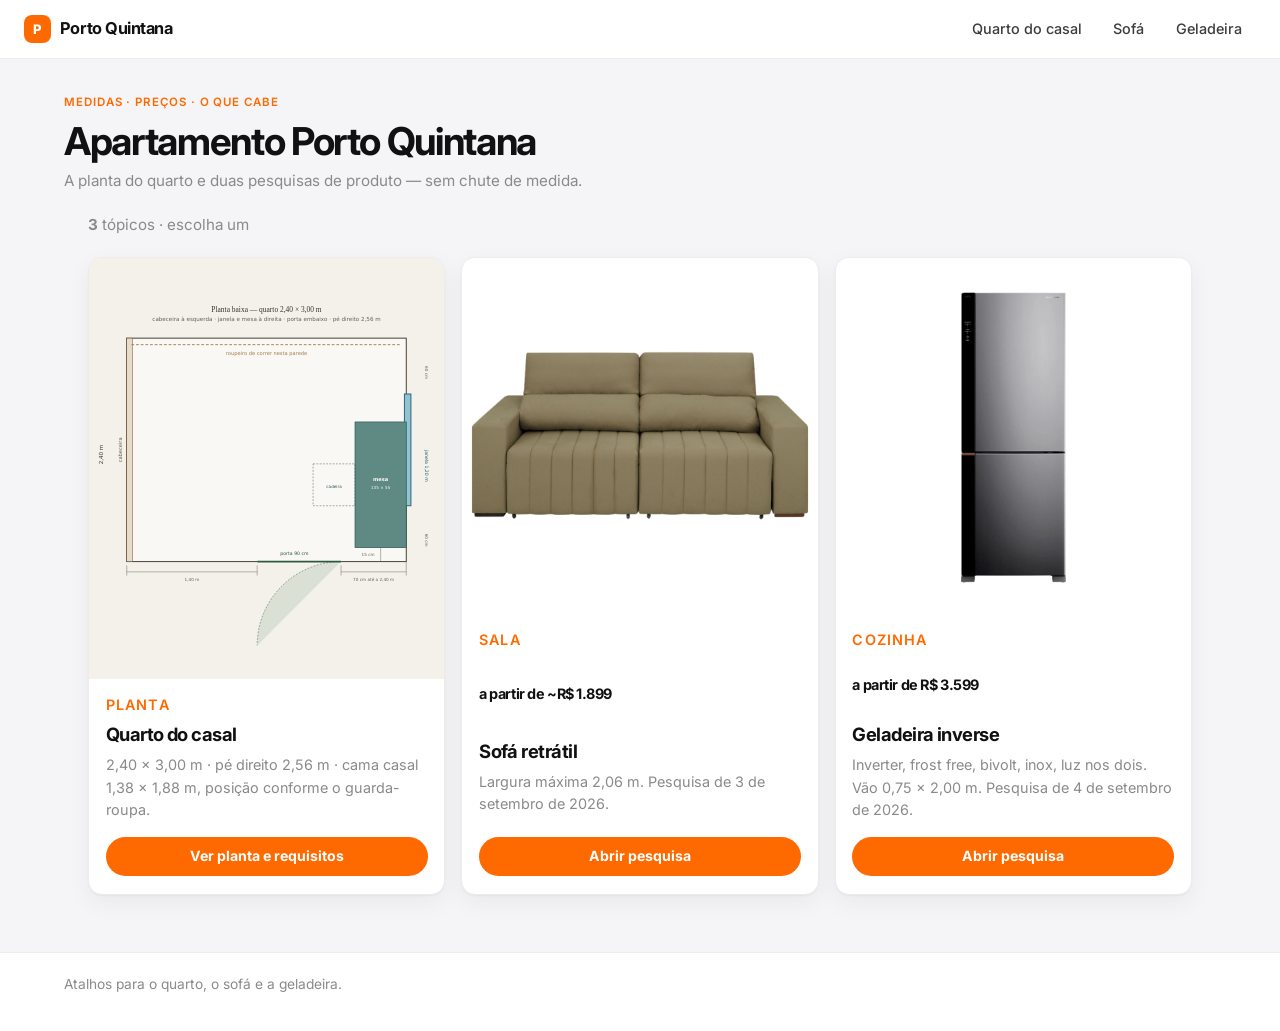
==== commit f612c3cc: "Corrigir a geometria do quarto e permitir zoom nas plantas. A planta baixa passa a refletir porta, j" ====
--- a/index.html
+++ b/index.html
@@ -26,22 +26,21 @@
     <div class="wrap">
       <p class="kicker">Medidas · preços · o que cabe</p>
       <h1>Apartamento Porto Quintana</h1>
-      <p>Três pesquisas para decidir o que entra no espaço — sem chute de medida.</p>
+      <p>A planta do quarto e duas pesquisas de produto — sem chute de medida.</p>
     </div>
   </header>
 
   <main>
-    <p class="intro"><strong>3</strong> pesquisas · escolha um tópico</p>
+    <p class="intro"><strong>3</strong> tópicos · escolha um</p>
     <ul class="cards">
       <li>
         <a href="quarto-casal.html">
-          <span class="card-photo"><img src="fotos/quarto-casal/opcao-1.jpg" alt=""></span>
+          <span class="card-photo"><img src="layouts/quarto.svg" alt=""></span>
           <span class="card-body">
-            <p class="kicker">Mobiliário</p>
-            <p class="catalog-price">a partir de R$ 1.968</p>
+            <p class="kicker">Planta</p>
             <h2>Quarto do casal</h2>
-            <p>Reto 100% de correr, ou L com aéreo e roupeiro na de 3,00 m.</p>
-            <span class="go">Abrir pesquisa</span>
+            <p>2,40 × 3,00 m · pé direito 2,56 m · cama casal 1,38 × 1,88 m, posição conforme o guarda-roupa.</p>
+            <span class="go">Ver planta e requisitos</span>
           </span>
         </a>
       </li>
@@ -59,12 +58,12 @@
       </li>
       <li>
         <a href="geladeira.html">
-          <span class="card-photo"><img src="fotos/geladeira/midea-416.jpg" alt=""></span>
+          <span class="card-photo"><img src="fotos/geladeira/brastemp-bre66ak.jpg" alt=""></span>
           <span class="card-body">
             <p class="kicker">Cozinha</p>
-            <p class="catalog-price">a partir de R$ 3.899</p>
+            <p class="catalog-price">a partir de R$ 3.599</p>
             <h2>Geladeira inverse</h2>
-            <p>Inverter, frost free, bivolt, inox. Vão 0,75 × 2,00 m.</p>
+            <p>Inverter, frost free, bivolt, inox, luz nos dois. Vão 0,75 × 2,00 m. Pesquisa de 4 de setembro de 2026.</p>
             <span class="go">Abrir pesquisa</span>
           </span>
         </a>
@@ -74,7 +73,7 @@
 
   <footer>
     <div class="wrap">
-      Atalhos para as três pesquisas do Apartamento Porto Quintana.
+      Atalhos para o quarto, o sofá e a geladeira.
     </div>
   </footer>
 </body>
--- a/estilo.css
+++ b/estilo.css
@@ -202,6 +202,10 @@
   font-size: 0.95rem;
 }
 
+header .hero-plan {
+  margin: 1.35rem 0 0.6rem;
+}
+
 /* —— content —— */
 main { padding: 1rem 1.5rem 3.6rem; }
 
@@ -280,6 +284,21 @@
 .premissas { border-left: 3px solid var(--ink); }
 
 .premissas ul { margin: 0.45rem 0 0; padding-left: 1.15rem; }
+
+.breaks {
+  border-left: 3px solid var(--warn);
+  background: var(--warn-bg);
+  box-shadow: none;
+}
+
+.breaks ol {
+  margin: 0.45rem 0 0;
+  padding-left: 1.25rem;
+}
+
+.breaks li { margin: 0.35rem 0; }
+
+.breaks a { color: var(--warn); }
 
 code {
   font-size: 0.88em;
@@ -779,7 +798,8 @@
 
 figure { margin: 0.9rem 0 0; }
 
-figure img {
+figure > img:not(.plan-stage img),
+.hero-plan > svg:not(.plan-stage svg) {
   width: 100%;
   max-width: 720px;
   height: auto;
@@ -787,6 +807,93 @@
   background: var(--card);
   border: 1px solid var(--line);
   border-radius: 12px;
+}
+
+.plan-view {
+  margin: 0.35rem 0 1.5rem;
+}
+
+.plan-toolbar {
+  display: flex;
+  align-items: center;
+  flex-wrap: wrap;
+  gap: 0.35rem 0.5rem;
+  margin-bottom: 0.45rem;
+}
+
+.plan-toolbar button {
+  font: inherit;
+  font-size: 0.88rem;
+  font-weight: 600;
+  min-width: 2.15rem;
+  height: 2.15rem;
+  padding: 0 0.55rem;
+  border: 1px solid var(--line);
+  border-radius: 8px;
+  background: var(--card);
+  color: var(--ink);
+  cursor: pointer;
+  box-shadow: var(--shadow);
+}
+
+.plan-toolbar button:hover {
+  border-color: var(--accent, #5c4033);
+}
+
+.plan-zoom-level {
+  font-size: 0.84rem;
+  font-weight: 600;
+  color: var(--ink-soft, var(--muted));
+  min-width: 3rem;
+  text-align: center;
+}
+
+.plan-hint {
+  font-size: 0.78rem;
+  color: var(--muted);
+  margin-left: auto;
+}
+
+.plan-viewport {
+  overflow: hidden;
+  border: 1px solid var(--line);
+  border-radius: 12px;
+  background: var(--card);
+  touch-action: none;
+  user-select: none;
+}
+
+.plan-view.is-zoomed .plan-viewport {
+  cursor: grab;
+}
+
+.plan-view.is-zoomed .plan-viewport.is-dragging {
+  cursor: grabbing;
+}
+
+.plan-stage {
+  transform-origin: 0 0;
+  will-change: transform;
+}
+
+.plan-stage svg,
+.plan-stage img {
+  width: 100%;
+  height: auto;
+  display: block;
+  max-width: none;
+  border: 0;
+  border-radius: 0;
+  background: transparent;
+}
+
+.hero-plan {
+  margin: 0.35rem 0 1.5rem;
+}
+
+.hero-plan:not(.plan-view) img,
+.hero-plan:not(.plan-view) svg {
+  max-width: none;
 }
 
 figcaption,
@@ -993,6 +1100,10 @@
   display: block;
 }
 
+.cards a[href="quarto-casal.html"] .card-photo {
+  background: #f4f1ea;
+}
+
 .card-body {
   display: flex;
   flex-direction: column;
@@ -1053,6 +1164,7 @@
 
 @media (max-width: 720px) {
   .pair { grid-template-columns: 1fr; }
+  .plan-hint { flex-basis: 100%; margin-left: 0; }
 }
 
 @media (max-width: 640px) {
